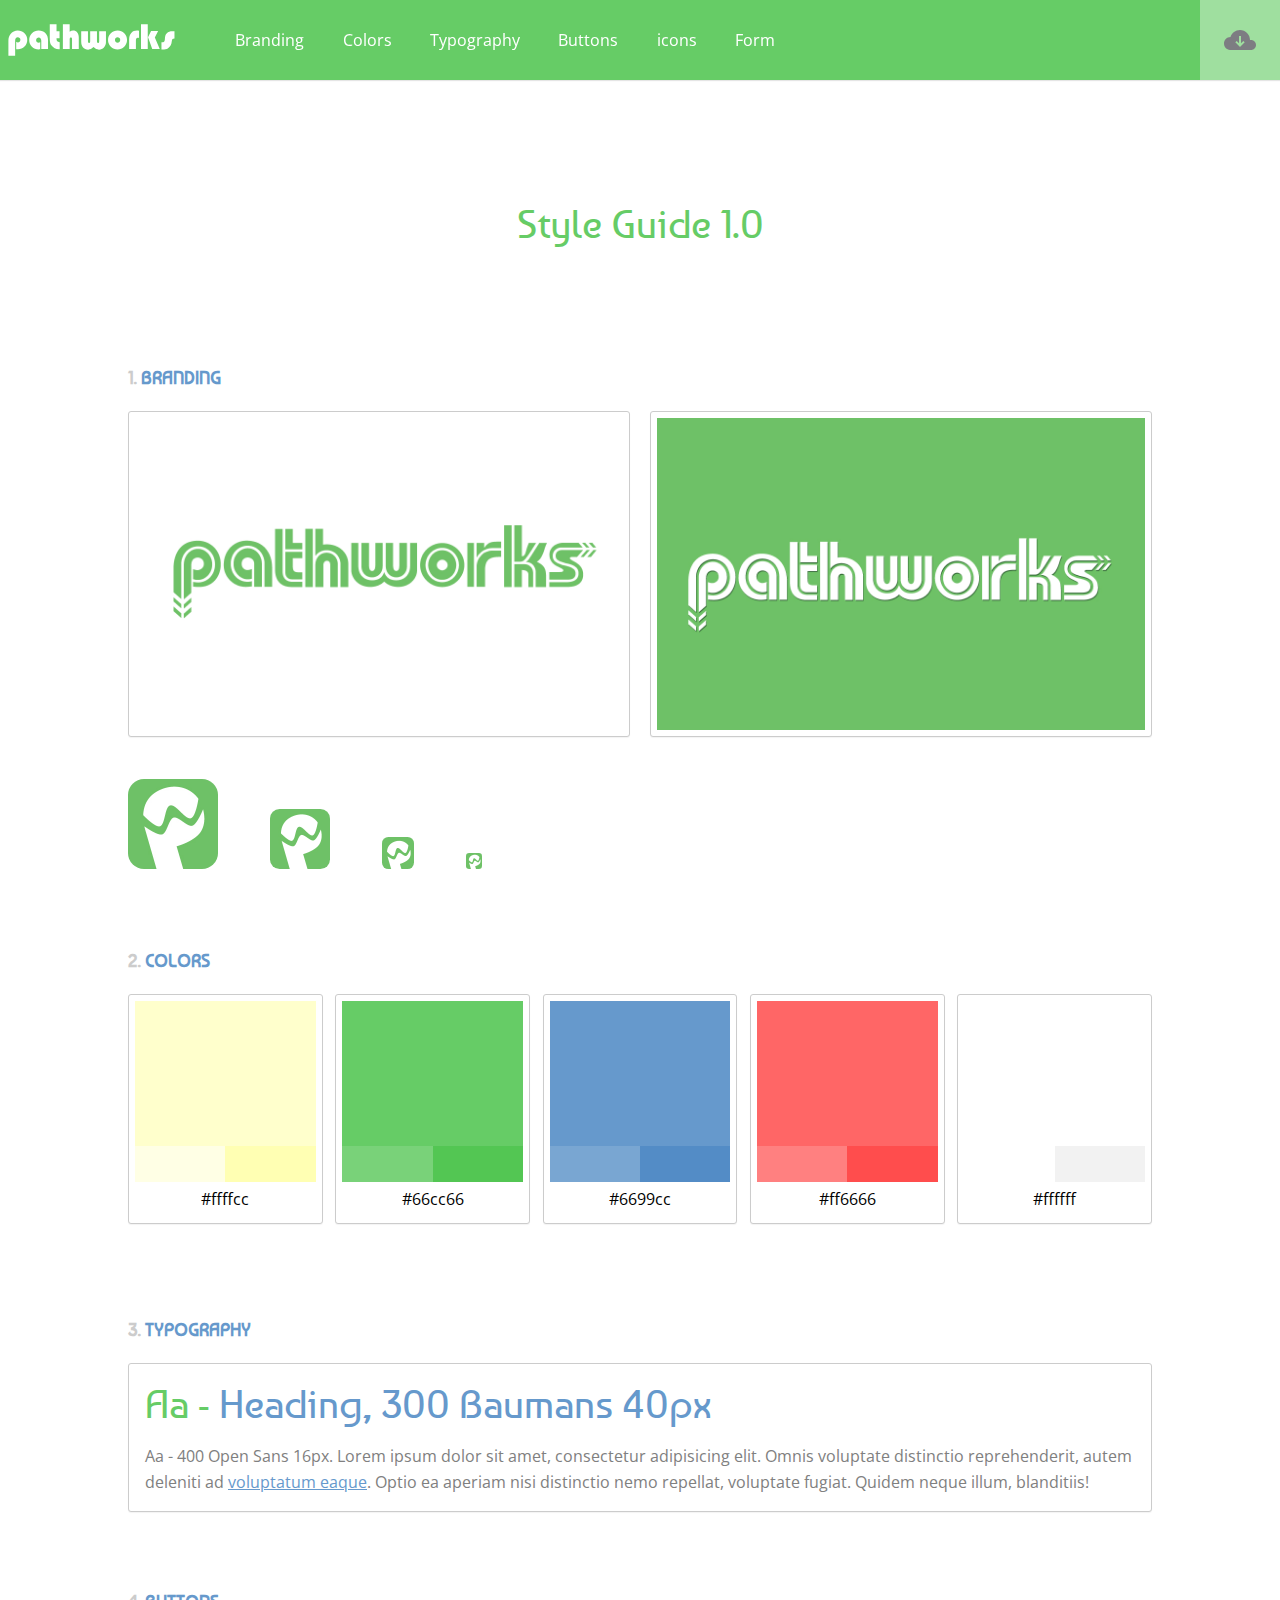
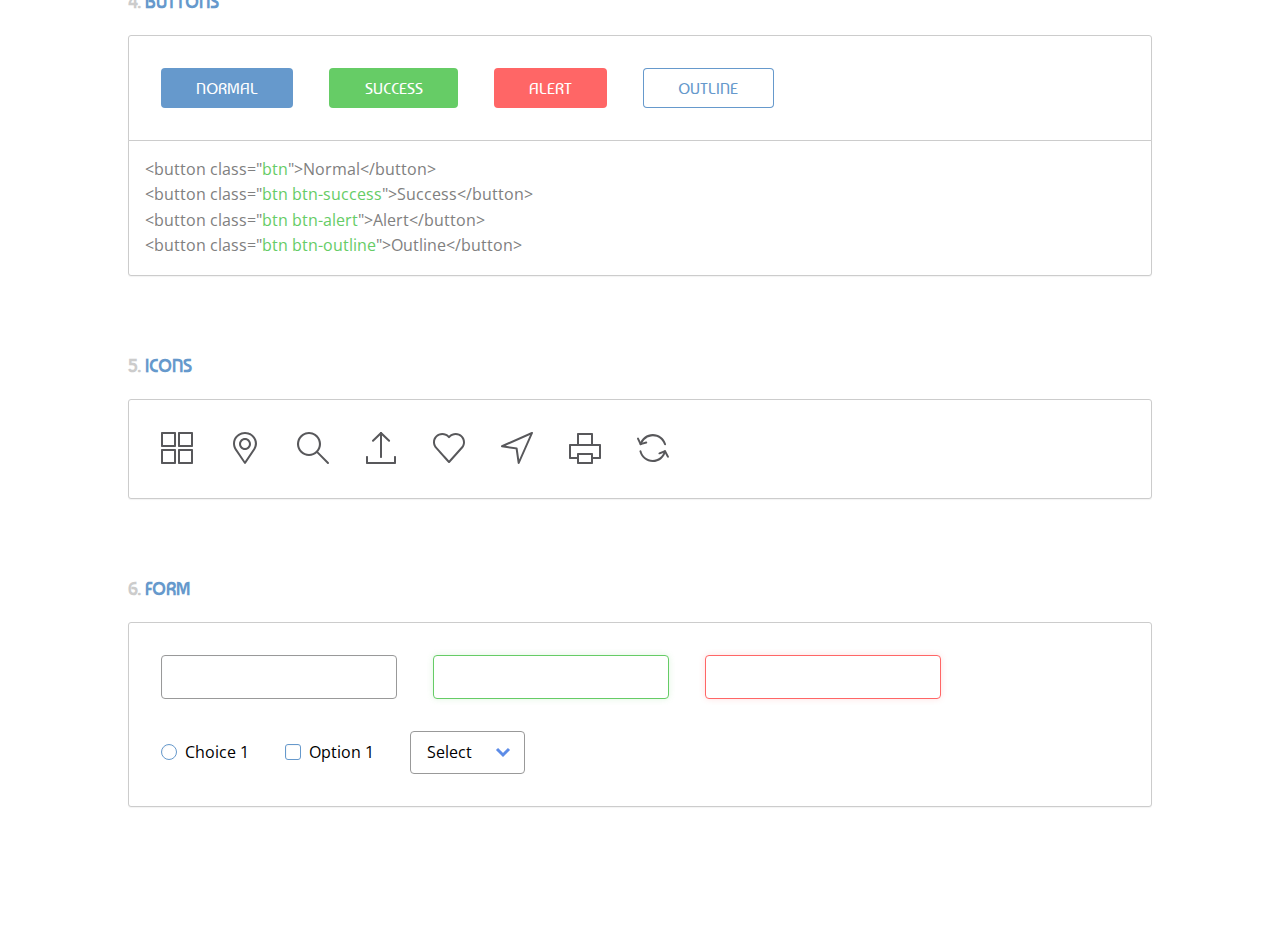
==== index.html @ 935e1c8c "first commit" ====
<!doctype html>
<html lang="en" class="no-js">
<head>
	<meta charset="UTF-8">
	<meta name="viewport" content="width=device-width, initial-scale=1">

	<link href='http://fonts.googleapis.com/css?family=Open+Sans:400,300,700|Baumans' rel='stylesheet' type='text/css'>

	<link rel="stylesheet" href="css/reset.css"> <!-- CSS reset -->
	<link rel="stylesheet" href="css/style-guide.css"> <!-- Resource style -->
	<script src="js/modernizr.js"></script> <!-- Modernizr -->
  	
	<title>Style Guide | Pathworks</title>
</head>
<body>
	<header>
		<div class="cd-logo"><img src="assets/logo.svg" alt="Logo"></div>

		<nav>
			<ul class="cd-main-nav">
				<li><a href="#branding">Branding</a></li>
				<li><a href="#colors">Colors</a></li>
				<li><a href="#typography">Typography</a></li>
				<li><a href="#buttons">Buttons</a></li>
				<li><a href="#icons">icons</a></li>
				<li><a href="#form">Form</a></li>
			</ul> <!-- cd-main-nav -->
		</nav>
		
		<a href="assets/assets-download-file.zip" class="cd-download"><span>Download assets</span></a>
		<a href="#0" class="cd-nav-trigger">Menu<span></span></a>
	</header>

	<main>
		<h1>Style Guide 1.0</h1>

		<section id="branding" class="cd-branding">
			<h2>Branding</h2>

			<ul>
				<li class="cd-box"><img src="assets/branding/logo-ver-1.jpg" alt="Logo version 1"></li>
				<li class="cd-box"><img src="assets/branding/logo-ver-2.jpg" alt="Logo version 2"></li>
			</ul>

			<ul>
				<li><img src="assets/branding/touch-icon-1.jpg" alt="Touch Icon 1"></li>
				<li><img src="assets/branding/touch-icon-2.jpg" alt="Touch Icon 2"></li>
				<li><img src="assets/branding/favicon-1.jpg" alt="Favicon 1"></li>
				<li><img src="assets/branding/favicon-2.jpg" alt="Favicon 2"></li>
			</ul> 
		</section>

		<section id="colors" class="cd-colors">
			<h2>Colors</h2>

			<ul>
				<li class="cd-box">
					<div class="cd-color-swatch"></div>
				</li>

				<li class="cd-box">
					<div class="cd-color-swatch"></div>
				</li>

				<li class="cd-box">
					<div class="cd-color-swatch"></div>
				</li>

				<li class="cd-box">
					<div class="cd-color-swatch"></div>
				</li>

				<li class="cd-box">
					<div class="cd-color-swatch"></div>
				</li>
			</ul>
		</section>

		<section id="typography" class="cd-typography">
			<h2>Typography</h2>

			<div class="cd-box">
				<h1>Heading, <span></span></h1>
				<p>Aa - <span></span>. Lorem ipsum dolor sit amet, consectetur adipisicing elit. Omnis voluptate distinctio reprehenderit, autem deleniti ad <a href="#0">voluptatum eaque</a>. Optio ea aperiam nisi distinctio nemo repellat, voluptate fugiat. Quidem neque illum, blanditiis!</p>
			</div>
		</section>

		<section id="buttons" class="cd-buttons">
			<h2>Buttons</h2>

			<div class="cd-box">
				<button class="btn">Normal</button>
				<button class="btn btn-success">Success</button>
				<button class="btn btn-alert">Alert</button>
				<button class="btn btn-outline">Outline</button>
			</div>

		</section>

		<section id="icons" class="cd-icons">
			<h2>Icons</h2>

			<ul class="cd-box">
				<li class="cd-icon-1"></li>
				<li class="cd-icon-2"></li>
				<li class="cd-icon-3"></li>
				<li class="cd-icon-4"></li>
				<li class="cd-icon-5"></li>
				<li class="cd-icon-6"></li>
				<li class="cd-icon-7"></li>
				<li class="cd-icon-8"></li>
			</ul>
		</section>

		<section id="form" class="cd-form">
			<h2>Form</h2>
			
			<div class="cd-box">
				<form>
					<fieldset>
						<input type="text">
						<input class="success" type="text">
						<input class="alert" type="text">
					</fieldset>

					<fieldset>
						<div class="cd-input-wrapper">
							<input type="radio" name="radioButton" id="radio1">
	      					<label class="radio-label" for="radio1">Choice 1</label>
      					</div>

						<div class="cd-input-wrapper">
							<input type="checkbox" id="checkbox1">
	      					<label class="checkbox-label" for="checkbox1">Option 1</label>
      					</div>

						<div class="cd-input-wrapper cd-select">
	      					<select name="select-this" id="select-this">
					          <option value="0">Select</option>
					          <option value="1">Option 1</option>
					          <option value="2">Option 2</option>
					          <option value="2">Option 3</option>
					      	</select>
				      	</div>
					</fieldset>
				</form>
			</div>
		</section>
	</main>
<script src="js/jquery-2.1.1.js"></script>
<script src="js/main.js"></script> <!-- Resource jQuery -->
</body>
</html>
---- css/style-guide.css ----
/* -------------------------------- 

xBackground 

-------------------------------- */
body {
  /* this is the page background */
  background-color: #ffffff; }

/* -------------------------------- 

xPatterns

-------------------------------- */
.cd-box {
  /* this is the container of various design elements - i.e. the 2 logo of the branding section */
  border: 1px solid #cccccc;
  border-radius: 3px;
  background: #ffffff;
  box-shadow: 0 1px 1px rgba(0, 0, 0, 0.05);
  padding: 6px; }

/* -------------------------------- 

xNavigation 

-------------------------------- */
header {
  background-color: #66CC66; }

.cd-logo {
  /* logo box style */
  background-color: #66CC66;
  width: 120px; }
  @media only screen and (min-width: 1024px) {
    .cd-logo {
      width: 180px; } }

.cd-main-nav {
  /* main navigation background color - full screen on small devices */
  background: #66CC66; }
  .cd-main-nav li a {
    color: #ffffff;
    border-color: #79d279; }
  @media only screen and (min-width: 1024px) {
    .cd-main-nav li a {
      color: white; }
      .cd-main-nav li a.selected {
        color: #ffffff;
        box-shadow: 0 2px 0 #FFFFCC; }
      .no-touch .cd-main-nav li a:hover {
        color: #ffffff; } }

.cd-nav-trigger span {
  /* hamburger menu */
  background-color: #ffffff; }
  .cd-nav-trigger span::before, .cd-nav-trigger span::after {
    /* upper and lower lines */
    background-color: #ffffff; }

.nav-is-visible .cd-nav-trigger span {
  /* hide line in the center on mobile when nav is visible */
  background-color: rgba(255, 255, 255, 0); }
  .nav-is-visible .cd-nav-trigger span::before, .nav-is-visible .cd-nav-trigger span::after {
    /* preserve visibility of upper and lower lines - close icon */
    background-color: white; }

.cd-download {
  /* download button top-right visible on big devices */
  background-color: #9fdf9f; }
  .no-touch .cd-download:hover {
    background-color: #d9f2d9; }
  .cd-download span {
    /* tooltip */
    background: #6699CC;
    color: #ffffff; }
    .cd-download span::before {
      /* right arrow color */
      border-color: #6699CC; }

/* -------------------------------- 

xPage title 

-------------------------------- */
main > h1 {
  color: #66CC66; }
  @media only screen and (min-width: 1600px) {
    main > h1 {
      /* title goes into the header on big devices */
      color: #ffffff; } }

/* -------------------------------- 

xTypography 

-------------------------------- */
h1, h2 {
  font-family: "Baumans", sans-serif;
  color: #6699CC; }

h1 {
  font-size: 2.4rem;
  font-weight: 300;
  line-height: 1.2;
  margin: 0 0 .4em; }
  @media only screen and (min-width: 768px) {
    h1 {
      font-size: 3.2rem; } }
  @media only screen and (min-width: 1024px) {
    h1 {
      font-size: 4rem; } }

h2 {
  font-weight: bold;
  text-transform: uppercase;
  margin: 1em 0; }
  @media only screen and (min-width: 768px) {
    h2 {
      font-size: 1.8rem;
      margin: 1em 0 1.4em; } }

section > h2::before {
  /* number before each section title */
  color: #cccccc; }

p {
  font-size: 1.4rem;
  line-height: 1.4;
  color: gray; }
  p a {
    color: #6699CC;
    text-decoration: underline; }
  @media only screen and (min-width: 768px) {
    p {
      font-size: 1.6rem;
      line-height: 1.6; } }

/* -------------------------------- 

xButtons 

-------------------------------- */
.btn {
  border: none;
  box-shadow: none;
  border-radius: .25em;
  text-transform: uppercase;
  font-size: 1.4rem;
  font-family: "Baumans", sans-serif;
  color: #ffffff;
  padding: .6em 2.2em;
  cursor: pointer;
  background: #6699CC; }
  .btn:focus {
    outline: none; }
  .no-touch .btn:hover {
    background: #538cc6; }
  .btn.btn-success {
    background: #66CC66; }
    .no-touch .btn.btn-success:hover {
      background: #53c653; }
  .btn.btn-alert {
    background: #FF6666; }
    .no-touch .btn.btn-alert:hover {
      background: #ff4d4d; }
  .btn.btn-outline {
    color: #6699CC;
    background: transparent;
    box-shadow: inset 0 0 0 1px #6699CC; }
    .no-touch .btn.btn-outline:hover {
      color: #ffffff;
      background: #6699CC; }
  @media only screen and (min-width: 768px) {
    .btn {
      font-size: 1.6rem; } }

.cd-buttons .cd-box:nth-of-type(2) span {
  /* CSS class name color */
  color: #66CC66; }

/* -------------------------------- 

xIcons 

-------------------------------- */
.cd-icons li {
  /* icons size */
  width: 32px;
  height: 32px; }

/* -------------------------------- 

xForm 

-------------------------------- */
input[type=text], select {
  border: 1px solid #999999;
  border-radius: .25em;
  background: #ffffff; }
  input[type=text]:focus, select:focus {
    outline: none; }

input[type=text] {
  padding: .6em 1em;
  box-shadow: inset 1px 1px rgba(102, 153, 204, 0.02); }
  input[type=text].success {
    border-color: #66CC66;
    box-shadow: 0 0 6px rgba(102, 204, 102, 0.2); }
  input[type=text].alert {
    border-color: #FF6666;
    box-shadow: 0 0 6px rgba(255, 102, 102, 0.2); }
  input[type=text]:focus {
    border-color: #6699CC;
    box-shadow: 0 0 6px rgba(102, 153, 204, 0.2); }

input[type=radio],
input[type=checkbox] {
  position: absolute;
  left: 0;
  top: 0;
  margin: 0;
  padding: 0;
  opacity: 0; }

.radio-label,
.checkbox-label {
  padding-left: 24px;
  -webkit-user-select: none;
  -moz-user-select: none;
  -ms-user-select: none;
  user-select: none; }
  .radio-label::before, .radio-label::after,
  .checkbox-label::before,
  .checkbox-label::after {
    /* custom radio and check boxes */
    content: '';
    display: block;
    width: 16px;
    height: 16px;
    position: absolute;
    top: 50%;
    -webkit-transform: translateY(-50%);
    -moz-transform: translateY(-50%);
    -ms-transform: translateY(-50%);
    -o-transform: translateY(-50%);
    transform: translateY(-50%); }
  .radio-label::before,
  .checkbox-label::before {
    left: 0;
    border: 1px solid #6699CC;
    box-shadow: inset 1px 1px rgba(0, 0, 0, 0.03); }
  .radio-label::after,
  .checkbox-label::after {
    left: 3px;
    background: url("../assets/form/icon-check.svg") no-repeat center center;
    display: none; }

.radio-label::before {
  border-radius: 50%; }

.checkbox-label::before {
  border-radius: 3px; }

input[type=radio]:checked + label::before,
input[type=checkbox]:checked + label::before {
  background-color: #66CC66;
  border: none;
  box-shadow: none; }

input[type=radio]:checked + label::after,
input[type=checkbox]:checked + label::after {
  display: block; }

.cd-select::after {
  /* switcher arrow for select element */
  content: '';
  position: absolute;
  z-index: 1;
  right: 14px;
  top: 50%;
  -webkit-transform: translateY(-50%);
  -moz-transform: translateY(-50%);
  -ms-transform: translateY(-50%);
  -o-transform: translateY(-50%);
  transform: translateY(-50%);
  display: block;
  width: 16px;
  height: 16px;
  background: url("../assets/form/icon-select.svg") no-repeat center center;
  pointer-events: none; }

select {
  position: relative;
  padding: .6em 2em .6em 1em;
  cursor: pointer;
  -webkit-appearance: none;
  -moz-appearance: none;
  -ms-appearance: none;
  -o-appearance: none;
  appearance: none; }

/* -------------------------------- 

xBasic style

-------------------------------- */
*, *::after, *::before {
  -webkit-box-sizing: border-box;
  -moz-box-sizing: border-box;
  box-sizing: border-box; }

html * {
  -webkit-font-smoothing: antialiased;
  -moz-osx-font-smoothing: grayscale; }

html {
  font-size: 62.5%; }

body {
  font-size: 1.6rem;
  font-family: "Open Sans", sans-serif; }

a {
  text-decoration: none; }

img {
  max-width: 100%; }

input, textarea, select {
  font-family: "Open Sans", sans-serif;
  font-size: 1.6rem; }

header {
  position: fixed;
  height: 50px;
  width: 100%;
  top: 0;
  left: 0;
  box-shadow: 0 1px 1px rgba(0, 0, 0, 0.1);
  z-index: 10; }
  header nav {
    display: inline-block; }
  @media only screen and (min-width: 1024px) {
    header {
      height: 80px; }
      header::after {
        clear: both;
        content: "";
        display: table; } }

.cd-logo {
  display: inline-block;
  height: 100%;
  position: relative; }
  .cd-logo img {
    position: absolute;
    display: block;
    top: 50%;
    left: 50%;
    -webkit-transform: translateX(-50%) translateY(-50%);
    -moz-transform: translateX(-50%) translateY(-50%);
    -ms-transform: translateX(-50%) translateY(-50%);
    -o-transform: translateX(-50%) translateY(-50%);
    transform: translateX(-50%) translateY(-50%); }
  @media only screen and (min-width: 1600px) {
    .cd-logo {
      margin-left: 5%; } }

.cd-nav-trigger {
  display: block;
  position: absolute;
  right: 0;
  top: 0;
  height: 100%;
  width: 50px;
  overflow: hidden;
  white-space: nowrap;
  color: transparent; }
  .cd-nav-trigger span {
    position: absolute;
    height: 2px;
    width: 20px;
    top: 50%;
    margin-top: -1px;
    left: 50%;
    margin-left: -10px;
    -webkit-transition: background-color 0.3s 0.3s;
    -moz-transition: background-color 0.3s 0.3s;
    transition: background-color 0.3s 0.3s; }
    .cd-nav-trigger span::before, .cd-nav-trigger span::after {
      content: '';
      position: absolute;
      width: 100%;
      height: 100%;
      /* Force Hardware Acceleration in WebKit */
      -webkit-transform: translateZ(0);
      -moz-transform: translateZ(0);
      -ms-transform: translateZ(0);
      -o-transform: translateZ(0);
      transform: translateZ(0);
      -webkit-backface-visibility: hidden;
      backface-visibility: hidden;
      will-change: transform;
      -webkit-transition: -webkit-transform 0.3s 0.3s;
      -moz-transition: -moz-transform 0.3s 0.3s;
      transition: transform 0.3s 0.3s; }
    .cd-nav-trigger span::before {
      -webkit-transform: translateY(-6px);
      -moz-transform: translateY(-6px);
      -ms-transform: translateY(-6px);
      -o-transform: translateY(-6px);
      transform: translateY(-6px); }
    .cd-nav-trigger span::after {
      -webkit-transform: translateY(6px);
      -moz-transform: translateY(6px);
      -ms-transform: translateY(6px);
      -o-transform: translateY(6px);
      transform: translateY(6px); }
  @media only screen and (min-width: 1024px) {
    .cd-nav-trigger {
      display: none; } }

.cd-main-nav {
  position: fixed;
  top: 0;
  left: 0;
  width: 100%;
  height: 100vh;
  padding: 50px 0;
  text-align: center;
  -webkit-transform: translateY(-100%);
  -moz-transform: translateY(-100%);
  -ms-transform: translateY(-100%);
  -o-transform: translateY(-100%);
  transform: translateY(-100%);
  -webkit-transition: -webkit-transform 0.3s;
  -moz-transition: -moz-transform 0.3s;
  transition: transform 0.3s; }
  .cd-main-nav li a {
    display: block;
    font-size: 1.8rem;
    padding: 1em 0;
    border-bottom-width: 1px;
    border-style: solid; }
  .cd-main-nav li:first-of-type a {
    border-top-width: 1px; }
  @media only screen and (min-width: 1024px) {
    .cd-main-nav {
      position: static;
      display: table;
      -webkit-transform: translateY(0);
      -moz-transform: translateY(0);
      -ms-transform: translateY(0);
      -o-transform: translateY(0);
      transform: translateY(0);
      width: auto;
      height: 80px;
      background: transparent;
      padding: 0 2em;
      text-align: left; }
      .cd-main-nav li {
        display: table-cell;
        vertical-align: middle;
        padding: 0 1em; }
      .cd-main-nav li a {
        display: inline-block;
        font-size: 1.6rem;
        padding: .4em .2em;
        border-bottom: none;
        -webkit-transition: all 0.2s;
        -moz-transition: all 0.2s;
        transition: all 0.2s; }
      .cd-main-nav li:first-of-type a {
        border-top: none; } }
  @media only screen and (min-width: 1600px) {
    .cd-main-nav {
      display: none; } }

.nav-is-visible .cd-nav-trigger span::before {
  -webkit-transform: translateY(0) rotate(-45deg);
  -moz-transform: translateY(0) rotate(-45deg);
  -ms-transform: translateY(0) rotate(-45deg);
  -o-transform: translateY(0) rotate(-45deg);
  transform: translateY(0) rotate(-45deg); }
.nav-is-visible .cd-nav-trigger span::after {
  -webkit-transform: translateY(0) rotate(45deg);
  -moz-transform: translateY(0) rotate(45deg);
  -ms-transform: translateY(0) rotate(45deg);
  -o-transform: translateY(0) rotate(45deg);
  transform: translateY(0) rotate(45deg); }
.nav-is-visible .cd-main-nav {
  -webkit-transform: translateY(0);
  -moz-transform: translateY(0);
  -ms-transform: translateY(0);
  -o-transform: translateY(0);
  transform: translateY(0); }

.cd-download {
  position: absolute;
  top: 0;
  right: 0;
  height: 100%;
  width: 80px;
  background-image: url("../assets/icon-download.svg");
  background-position: center center;
  background-repeat: no-repeat;
  display: none;
  -webkit-transition: background-color 0.2s;
  -moz-transition: background-color 0.2s;
  transition: background-color 0.2s; }
  .cd-download span {
    /* tooltip */
    position: absolute;
    right: 120%;
    top: 50%;
    margin-top: -20px;
    width: 140px;
    height: 40px;
    line-height: 40px;
    white-space: nowrap;
    text-align: center;
    font-size: 1.2rem;
    -webkit-transition: opacity .2s 0s, visibility 0s .2s;
    -moz-transition: opacity .2s 0s, visibility 0s .2s;
    transition: opacity .2s 0s, visibility 0s .2s; }
    .cd-download span::before {
      /* right arrow */
      content: '';
      position: absolute;
      top: 12px;
      left: 100%;
      height: 0;
      width: 0;
      border-width: 8px;
      border-style: solid;
      border-top-color: transparent;
      border-bottom-color: transparent;
      border-right-color: transparent; }
  .no-touch .cd-download:hover span {
    opacity: 1;
    visibility: visible;
    -webkit-transition: opacity .2s 0s, visibility 0s 0s;
    -moz-transition: opacity .2s 0s, visibility 0s 0s;
    transition: opacity .2s 0s, visibility 0s 0s; }
  @media only screen and (min-width: 1024px) {
    .cd-download {
      display: block; }
      .cd-download span {
        opacity: 0;
        visibility: hidden; } }
  @media only screen and (min-width: 1600px) {
    .cd-download {
      right: 5%; } }

main {
  width: 90%;
  max-width: 1024px;
  margin: 0 auto;
  padding: 50px 0; }
  main > h1 {
    text-align: center;
    margin: 3em 0; }
  @media only screen and (min-width: 1024px) {
    main {
      padding-top: 80px; } }
  @media only screen and (min-width: 1600px) {
    main {
      max-width: none;
      padding: 120px 0 50px; }
      main > h1 {
        position: fixed;
        top: 0;
        left: 50%;
        height: 80px;
        line-height: 80px;
        width: 400px;
        margin: 0 0 0 -200px;
        font-size: 2.6rem;
        z-index: 20; } }

section {
  margin: 3em 0; }
  section::after {
    clear: both;
    content: "";
    display: table; }
  section:nth-of-type(1) h2::before {
    content: '1. '; }
  section:nth-of-type(2) h2::before {
    content: '2. '; }
  section:nth-of-type(3) h2::before {
    content: '3. '; }
  section:nth-of-type(4) h2::before {
    content: '4. '; }
  section:nth-of-type(5) h2::before {
    content: '5. '; }
  section:nth-of-type(6) h2::before {
    content: '6. '; }
  @media only screen and (min-width: 768px) {
    section {
      margin: 3em 0 5em; } }
  @media only screen and (min-width: 1600px) {
    section {
      width: 48%;
      float: left;
      margin: 0 4% 4em 0; }
      section:nth-of-type(2n) {
        margin-right: 0; } }

/* xBranding section - basic style */
.cd-branding .cd-box {
  margin-bottom: 1em; }
.cd-branding img {
  display: block;
  width: 100%; }
.cd-branding ul:last-of-type {
  padding-top: .6em; }
  .cd-branding ul:last-of-type li {
    display: inline-block;
    margin-right: 1em; }
  .cd-branding ul:last-of-type li:nth-of-type(1) img {
    width: 90px;
    height: 90px;
    border-radius: 1em; }
  .cd-branding ul:last-of-type li:nth-of-type(2) img {
    width: 60px;
    height: 60px;
    border-radius: .6em; }
  .cd-branding ul:last-of-type li:nth-of-type(3) img {
    width: 32px;
    height: 32px;
    border-radius: .4em; }
  .cd-branding ul:last-of-type li:nth-of-type(4) img {
    width: 16px;
    height: 16px;
    border-radius: .2em; }
@media only screen and (min-width: 768px) {
  .cd-branding .cd-box {
    width: 49%;
    float: left;
    margin: 0 2% 2em 0; }
    .cd-branding .cd-box:nth-of-type(2n) {
      margin-right: 0; }
  .cd-branding ul:last-of-type {
    clear: left; }
    .cd-branding ul:last-of-type li {
      margin-right: 3em; } }

/* xColor section - basic style */
.cd-colors li {
  text-align: center;
  width: 48%;
  float: left;
  margin: 0 4% 1em 0; }
  .cd-colors li:nth-of-type(2n) {
    margin-right: 0; }
.cd-colors .cd-color-swatch {
  position: relative;
  width: 100%;
  padding: 50% 0; }
  .cd-colors .cd-color-swatch::before, .cd-colors .cd-color-swatch::after {
    /* lighter and darker color shades of the same swatch */
    content: '';
    position: absolute;
    bottom: 0;
    width: 50%;
    height: 20%; }
  .cd-colors .cd-color-swatch::before {
    left: 0; }
  .cd-colors .cd-color-swatch::after {
    right: 0; }
.cd-colors b {
  display: block;
  padding: .6em 0; }
.cd-colors li:nth-of-type(1) .cd-color-swatch {
  background: #FFFFCC; }
  .cd-colors li:nth-of-type(1) .cd-color-swatch::before {
    background: #ffffe5; }
  .cd-colors li:nth-of-type(1) .cd-color-swatch::after {
    background: #ffffb3; }
.cd-colors li:nth-of-type(2) .cd-color-swatch {
  background: #66CC66; }
  .cd-colors li:nth-of-type(2) .cd-color-swatch::before {
    background: #79d279; }
  .cd-colors li:nth-of-type(2) .cd-color-swatch::after {
    background: #53c653; }
.cd-colors li:nth-of-type(3) .cd-color-swatch {
  background: #6699CC; }
  .cd-colors li:nth-of-type(3) .cd-color-swatch::before {
    background: #79a6d2; }
  .cd-colors li:nth-of-type(3) .cd-color-swatch::after {
    background: #538cc6; }
.cd-colors li:nth-of-type(4) .cd-color-swatch {
  background: #FF6666; }
  .cd-colors li:nth-of-type(4) .cd-color-swatch::before {
    background: #ff8080; }
  .cd-colors li:nth-of-type(4) .cd-color-swatch::after {
    background: #ff4d4d; }
.cd-colors li:nth-of-type(5) .cd-color-swatch {
  background: #ffffff; }
  .cd-colors li:nth-of-type(5) .cd-color-swatch::before {
    background: white; }
  .cd-colors li:nth-of-type(5) .cd-color-swatch::after {
    background: #f2f2f2; }
@media only screen and (min-width: 768px) {
  .cd-colors li {
    width: 19%;
    float: left;
    margin: 0 1.25% 1em 0; }
    .cd-colors li:nth-of-type(2n) {
      margin-right: 1.25%; }
    .cd-colors li:nth-of-type(5n) {
      margin-right: 0; } }

.cd-typography .cd-box,
.cd-buttons .cd-box,
.cd-icons .cd-box,
.cd-form .cd-box {
  padding: 1em; }
  @media only screen and (min-width: 768px) {
    .cd-typography .cd-box .cd-box,
    .cd-buttons .cd-box .cd-box,
    .cd-icons .cd-box .cd-box,
    .cd-form .cd-box .cd-box {
      padding: 2em; } }

/* xTypography section - basic style */
.cd-typography h1::before {
  content: 'Aa - ';
  color: #66CC66; }

.cd-buttons .cd-box:first-of-type {
  border-bottom-left-radius: 0;
  border-bottom-right-radius: 0; }
.cd-buttons .cd-box:last-of-type {
  margin-top: -1px;
  border-top-left-radius: 0;
  border-top-right-radius: 0; }
.cd-buttons button {
  margin: .4em; }
@media only screen and (min-width: 1024px) {
  .cd-buttons button {
    margin: 1em; } }

/* xIcons section - basic style */
.cd-icons li {
  display: inline-block;
  background-position: center center;
  background-repeat: no-repeat;
  margin: 1em; }
.cd-icons .cd-icon-1 {
  background-image: url("../assets/icons/icon-1.svg"); }
.cd-icons .cd-icon-2 {
  background-image: url("../assets/icons/icon-2.svg"); }
.cd-icons .cd-icon-3 {
  background-image: url("../assets/icons/icon-3.svg"); }
.cd-icons .cd-icon-4 {
  background-image: url("../assets/icons/icon-4.svg"); }
.cd-icons .cd-icon-5 {
  background-image: url("../assets/icons/icon-5.svg"); }
.cd-icons .cd-icon-6 {
  background-image: url("../assets/icons/icon-6.svg"); }
.cd-icons .cd-icon-7 {
  background-image: url("../assets/icons/icon-7.svg"); }
.cd-icons .cd-icon-8 {
  background-image: url("../assets/icons/icon-8.svg"); }

/* xForm section - basic style */
.cd-form input[type=text],
.cd-form .cd-input-wrapper {
  margin: 1em; }
.cd-form .cd-input-wrapper {
  position: relative;
  display: inline-block; }
.cd-form select::-ms-expand {
  display: none; }

@-moz-document url-prefix() {
  /* hide custom arrow on Firefox */
  .cd-select::after {
    display: none; } }
.no-csstransitions .cd-select::after {
  display: none; }

/*# sourceMappingURL=style-guide.css.map */
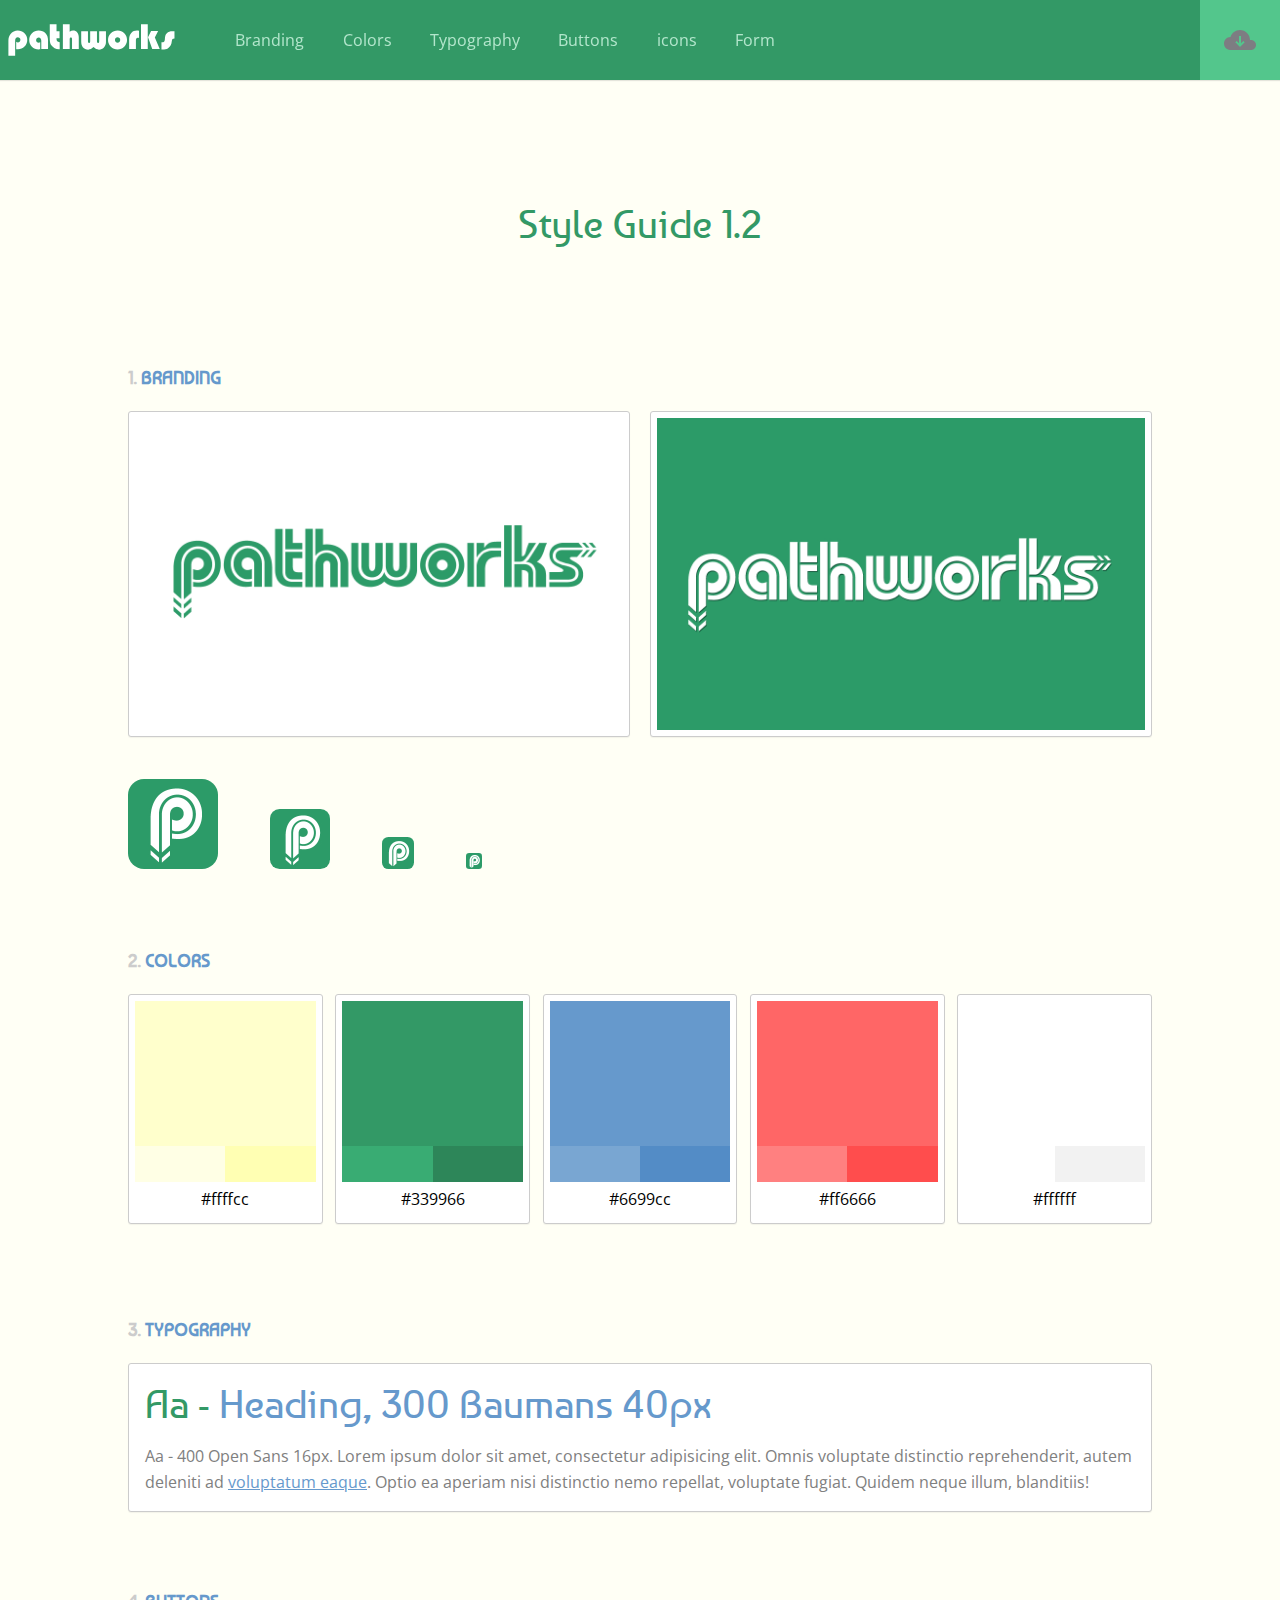
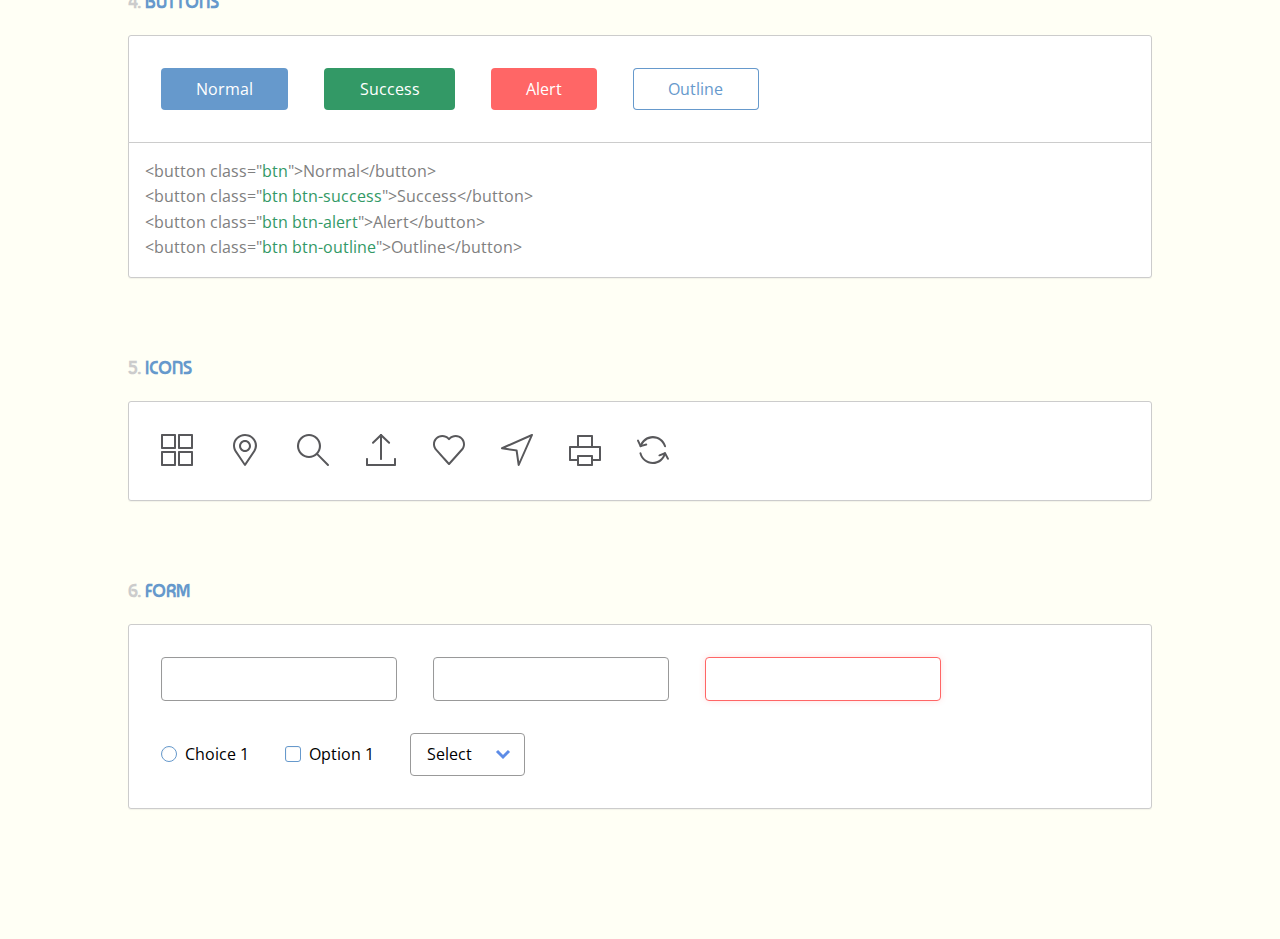
==== commit e68ce588: "title" ====
--- a/index.html
+++ b/index.html
@@ -32,7 +32,7 @@
 	</header>
 
 	<main>
-		<h1>Style Guide 1.0</h1>
+		<h1>Style Guide 1.2</h1>
 
 		<section id="branding" class="cd-branding">
 			<h2>Branding</h2>
--- a/css/style-guide.css
+++ b/css/style-guide.css
@@ -5,7 +5,7 @@
 -------------------------------- */
 body {
   /* this is the page background */
-  background-color: #ffffff; }
+  background-color: #fffff5; }
 
 /* -------------------------------- 
 
@@ -26,11 +26,11 @@
 
 -------------------------------- */
 header {
-  background-color: #66CC66; }
+  background-color: #339966; }
 
 .cd-logo {
   /* logo box style */
-  background-color: #66CC66;
+  background-color: #339966;
   width: 120px; }
   @media only screen and (min-width: 1024px) {
     .cd-logo {
@@ -38,13 +38,13 @@
 
 .cd-main-nav {
   /* main navigation background color - full screen on small devices */
-  background: #66CC66; }
+  background: #339966; }
   .cd-main-nav li a {
     color: #ffffff;
-    border-color: #79d279; }
+    border-color: #39ac73; }
   @media only screen and (min-width: 1024px) {
     .cd-main-nav li a {
-      color: white; }
+      color: #b3e6cc; }
       .cd-main-nav li a.selected {
         color: #ffffff;
         box-shadow: 0 2px 0 #FFFFCC; }
@@ -67,9 +67,9 @@
 
 .cd-download {
   /* download button top-right visible on big devices */
-  background-color: #9fdf9f; }
+  background-color: #53c68c; }
   .no-touch .cd-download:hover {
-    background-color: #d9f2d9; }
+    background-color: #8cd9b3; }
   .cd-download span {
     /* tooltip */
     background: #6699CC;
@@ -84,7 +84,7 @@
 
 -------------------------------- */
 main > h1 {
-  color: #66CC66; }
+  color: #339966; }
   @media only screen and (min-width: 1600px) {
     main > h1 {
       /* title goes into the header on big devices */
@@ -145,9 +145,8 @@
   border: none;
   box-shadow: none;
   border-radius: .25em;
-  text-transform: uppercase;
   font-size: 1.4rem;
-  font-family: "Baumans", sans-serif;
+  font-family: "Open Sans", sans-serif;
   color: #ffffff;
   padding: .6em 2.2em;
   cursor: pointer;
@@ -157,9 +156,9 @@
   .no-touch .btn:hover {
     background: #538cc6; }
   .btn.btn-success {
-    background: #66CC66; }
+    background: #339966; }
     .no-touch .btn.btn-success:hover {
-      background: #53c653; }
+      background: #2d8659; }
   .btn.btn-alert {
     background: #FF6666; }
     .no-touch .btn.btn-alert:hover {
@@ -177,7 +176,7 @@
 
 .cd-buttons .cd-box:nth-of-type(2) span {
   /* CSS class name color */
-  color: #66CC66; }
+  color: #339966; }
 
 /* -------------------------------- 
 
@@ -204,9 +203,6 @@
 input[type=text] {
   padding: .6em 1em;
   box-shadow: inset 1px 1px rgba(102, 153, 204, 0.02); }
-  input[type=text].success {
-    border-color: #66CC66;
-    box-shadow: 0 0 6px rgba(102, 204, 102, 0.2); }
   input[type=text].alert {
     border-color: #FF6666;
     box-shadow: 0 0 6px rgba(255, 102, 102, 0.2); }
@@ -264,7 +260,7 @@
 
 input[type=radio]:checked + label::before,
 input[type=checkbox]:checked + label::before {
-  background-color: #66CC66;
+  background-color: #339966;
   border: none;
   box-shadow: none; }
 
@@ -680,11 +676,11 @@
   .cd-colors li:nth-of-type(1) .cd-color-swatch::after {
     background: #ffffb3; }
 .cd-colors li:nth-of-type(2) .cd-color-swatch {
-  background: #66CC66; }
+  background: #339966; }
   .cd-colors li:nth-of-type(2) .cd-color-swatch::before {
-    background: #79d279; }
+    background: #39ac73; }
   .cd-colors li:nth-of-type(2) .cd-color-swatch::after {
-    background: #53c653; }
+    background: #2d8659; }
 .cd-colors li:nth-of-type(3) .cd-color-swatch {
   background: #6699CC; }
   .cd-colors li:nth-of-type(3) .cd-color-swatch::before {
@@ -728,7 +724,7 @@
 /* xTypography section - basic style */
 .cd-typography h1::before {
   content: 'Aa - ';
-  color: #66CC66; }
+  color: #339966; }
 
 .cd-buttons .cd-box:first-of-type {
   border-bottom-left-radius: 0;
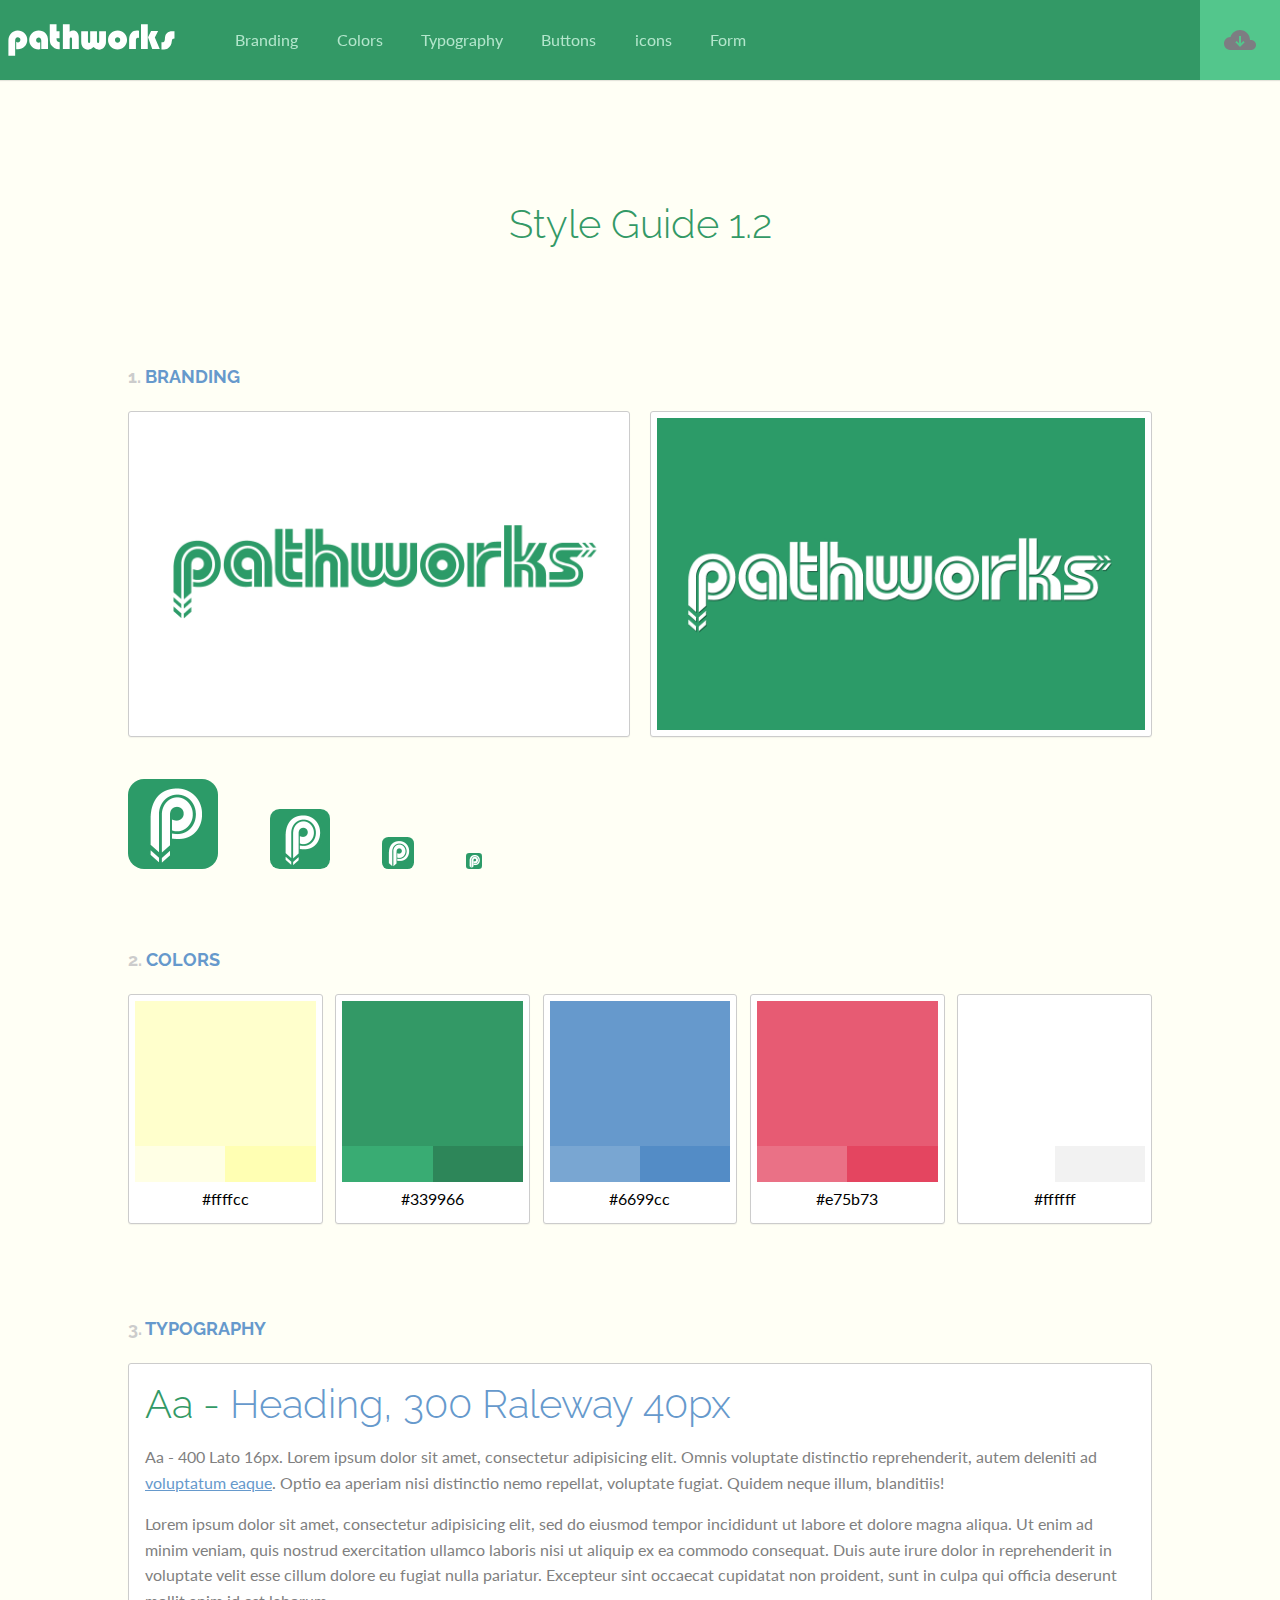
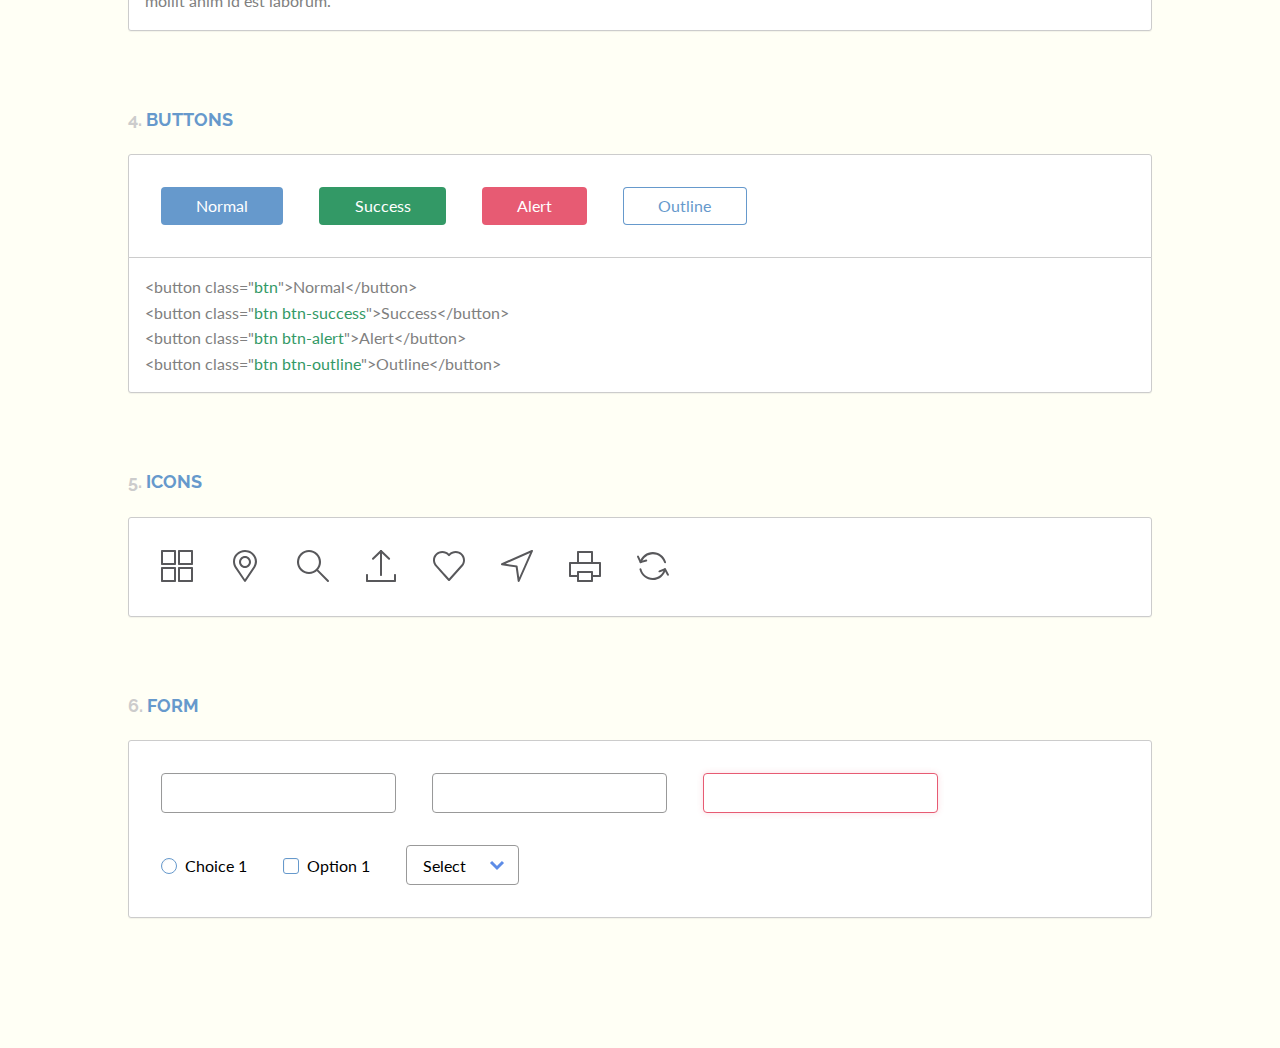
==== commit e0250765: "font update and colour" ====
--- a/index.html
+++ b/index.html
@@ -4,7 +4,9 @@
 	<meta charset="UTF-8">
 	<meta name="viewport" content="width=device-width, initial-scale=1">
 
-	<link href='http://fonts.googleapis.com/css?family=Open+Sans:400,300,700|Baumans' rel='stylesheet' type='text/css'>
+	<!-- <link href='http://fonts.googleapis.com/css?family=Lato:400,700,300italic,400italic,700italic|Baumans' rel='stylesheet' type='text/css'> -->
+
+	<link href='http://fonts.googleapis.com/css?family=Lato:400,700,300italic,400italic,700italic|Raleway:400,300,700,800,600,500' rel='stylesheet' type='text/css'>
 
 	<link rel="stylesheet" href="css/reset.css"> <!-- CSS reset -->
 	<link rel="stylesheet" href="css/style-guide.css"> <!-- Resource style -->
@@ -82,6 +84,17 @@
 			<div class="cd-box">
 				<h1>Heading, <span></span></h1>
 				<p>Aa - <span></span>. Lorem ipsum dolor sit amet, consectetur adipisicing elit. Omnis voluptate distinctio reprehenderit, autem deleniti ad <a href="#0">voluptatum eaque</a>. Optio ea aperiam nisi distinctio nemo repellat, voluptate fugiat. Quidem neque illum, blanditiis!</p>
+
+				<br />
+
+				<p>Lorem ipsum dolor sit amet, consectetur adipisicing elit, sed do eiusmod
+				tempor incididunt ut labore et dolore magna aliqua. Ut enim ad minim veniam,
+				quis nostrud exercitation ullamco laboris nisi ut aliquip ex ea commodo
+				consequat. Duis aute irure dolor in reprehenderit in voluptate velit esse
+				cillum dolore eu fugiat nulla pariatur. Excepteur sint occaecat cupidatat non
+				proident, sunt in culpa qui officia deserunt mollit anim id est laborum.</p>
+
+				
 			</div>
 		</section>
 
--- a/css/style-guide.css
+++ b/css/style-guide.css
@@ -96,7 +96,7 @@
 
 -------------------------------- */
 h1, h2 {
-  font-family: "Baumans", sans-serif;
+  font-family: "Raleway", Georgia, serif;
   color: #6699CC; }
 
 h1 {
@@ -146,7 +146,7 @@
   box-shadow: none;
   border-radius: .25em;
   font-size: 1.4rem;
-  font-family: "Open Sans", sans-serif;
+  font-family: "Lato", sans-serif;
   color: #ffffff;
   padding: .6em 2.2em;
   cursor: pointer;
@@ -160,9 +160,9 @@
     .no-touch .btn.btn-success:hover {
       background: #2d8659; }
   .btn.btn-alert {
-    background: #FF6666; }
+    background: #E75B73; }
     .no-touch .btn.btn-alert:hover {
-      background: #ff4d4d; }
+      background: #e44560; }
   .btn.btn-outline {
     color: #6699CC;
     background: transparent;
@@ -204,8 +204,8 @@
   padding: .6em 1em;
   box-shadow: inset 1px 1px rgba(102, 153, 204, 0.02); }
   input[type=text].alert {
-    border-color: #FF6666;
-    box-shadow: 0 0 6px rgba(255, 102, 102, 0.2); }
+    border-color: #E75B73;
+    box-shadow: 0 0 6px rgba(231, 91, 115, 0.2); }
   input[type=text]:focus {
     border-color: #6699CC;
     box-shadow: 0 0 6px rgba(102, 153, 204, 0.2); }
@@ -315,7 +315,7 @@
 
 body {
   font-size: 1.6rem;
-  font-family: "Open Sans", sans-serif; }
+  font-family: "Lato", sans-serif; }
 
 a {
   text-decoration: none; }
@@ -324,7 +324,7 @@
   max-width: 100%; }
 
 input, textarea, select {
-  font-family: "Open Sans", sans-serif;
+  font-family: "Lato", sans-serif;
   font-size: 1.6rem; }
 
 header {
@@ -688,11 +688,11 @@
   .cd-colors li:nth-of-type(3) .cd-color-swatch::after {
     background: #538cc6; }
 .cd-colors li:nth-of-type(4) .cd-color-swatch {
-  background: #FF6666; }
+  background: #E75B73; }
   .cd-colors li:nth-of-type(4) .cd-color-swatch::before {
-    background: #ff8080; }
+    background: #ea7186; }
   .cd-colors li:nth-of-type(4) .cd-color-swatch::after {
-    background: #ff4d4d; }
+    background: #e44560; }
 .cd-colors li:nth-of-type(5) .cd-color-swatch {
   background: #ffffff; }
   .cd-colors li:nth-of-type(5) .cd-color-swatch::before {
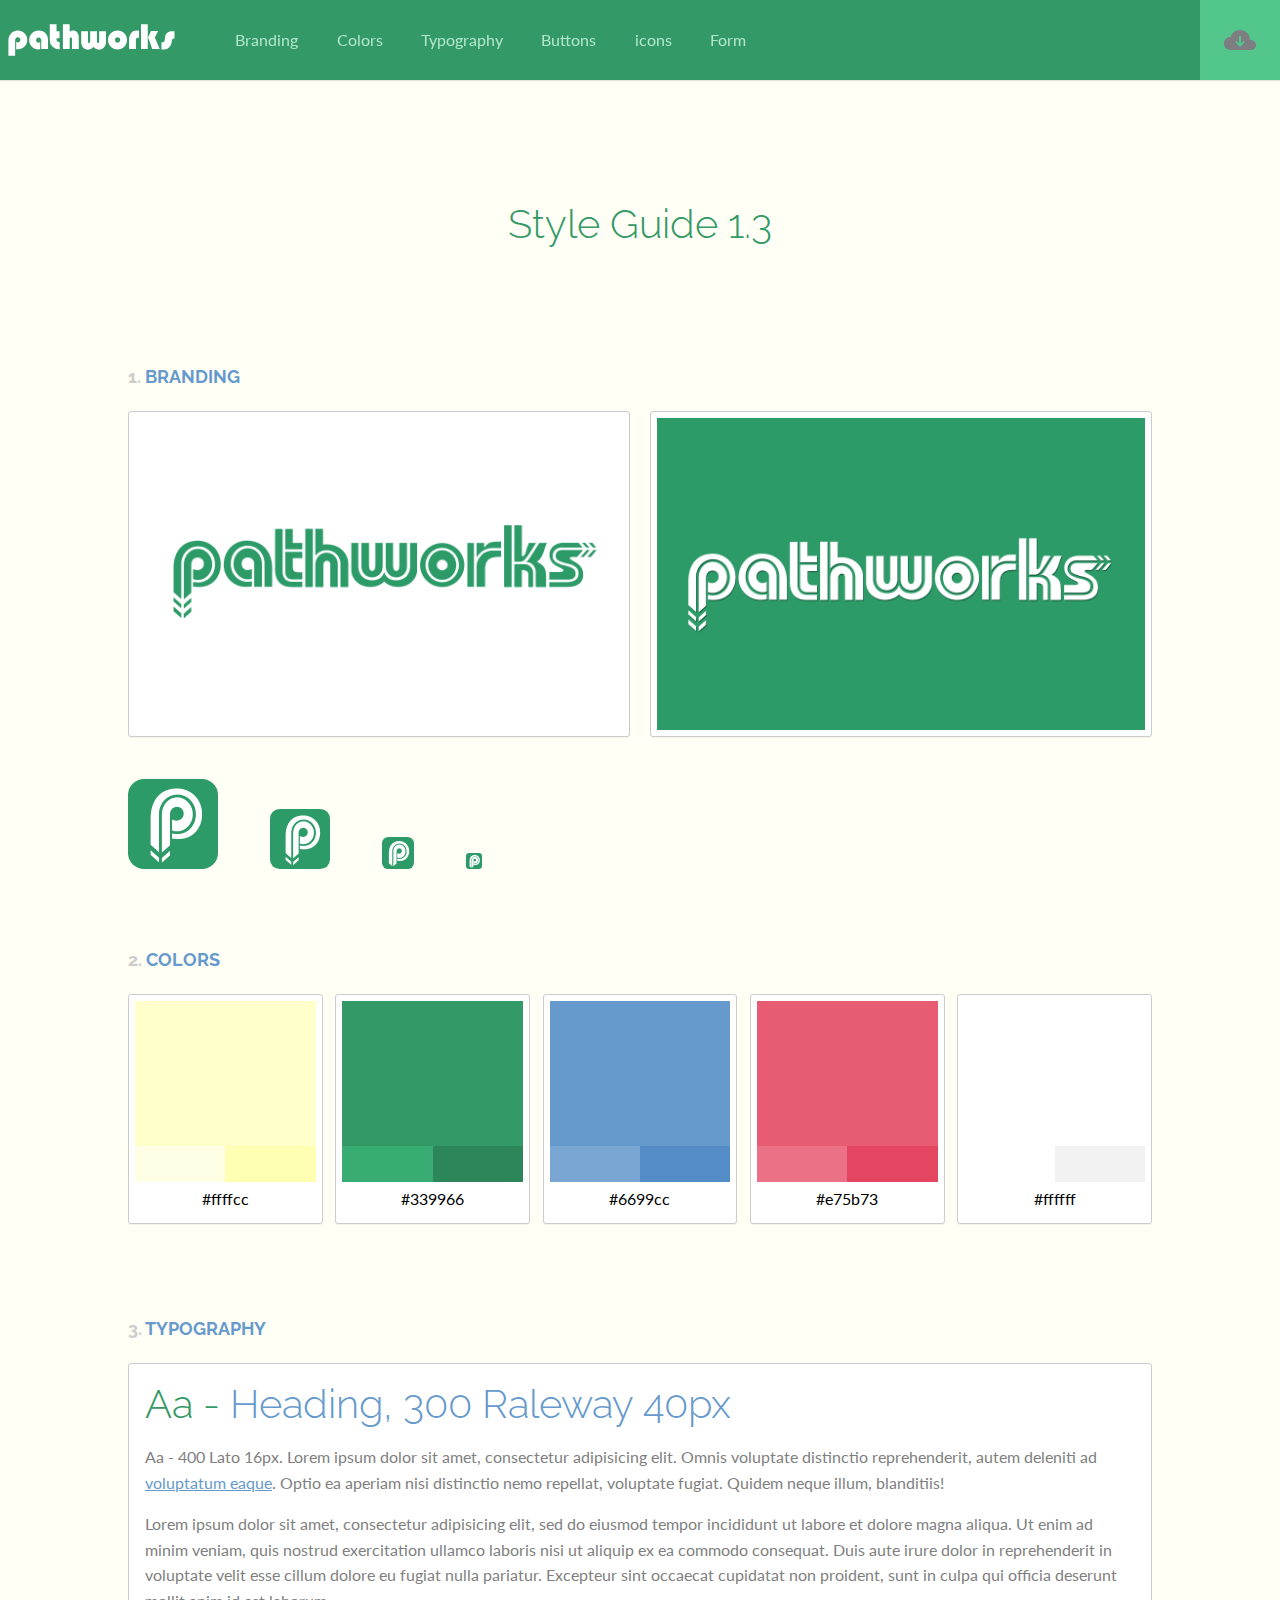
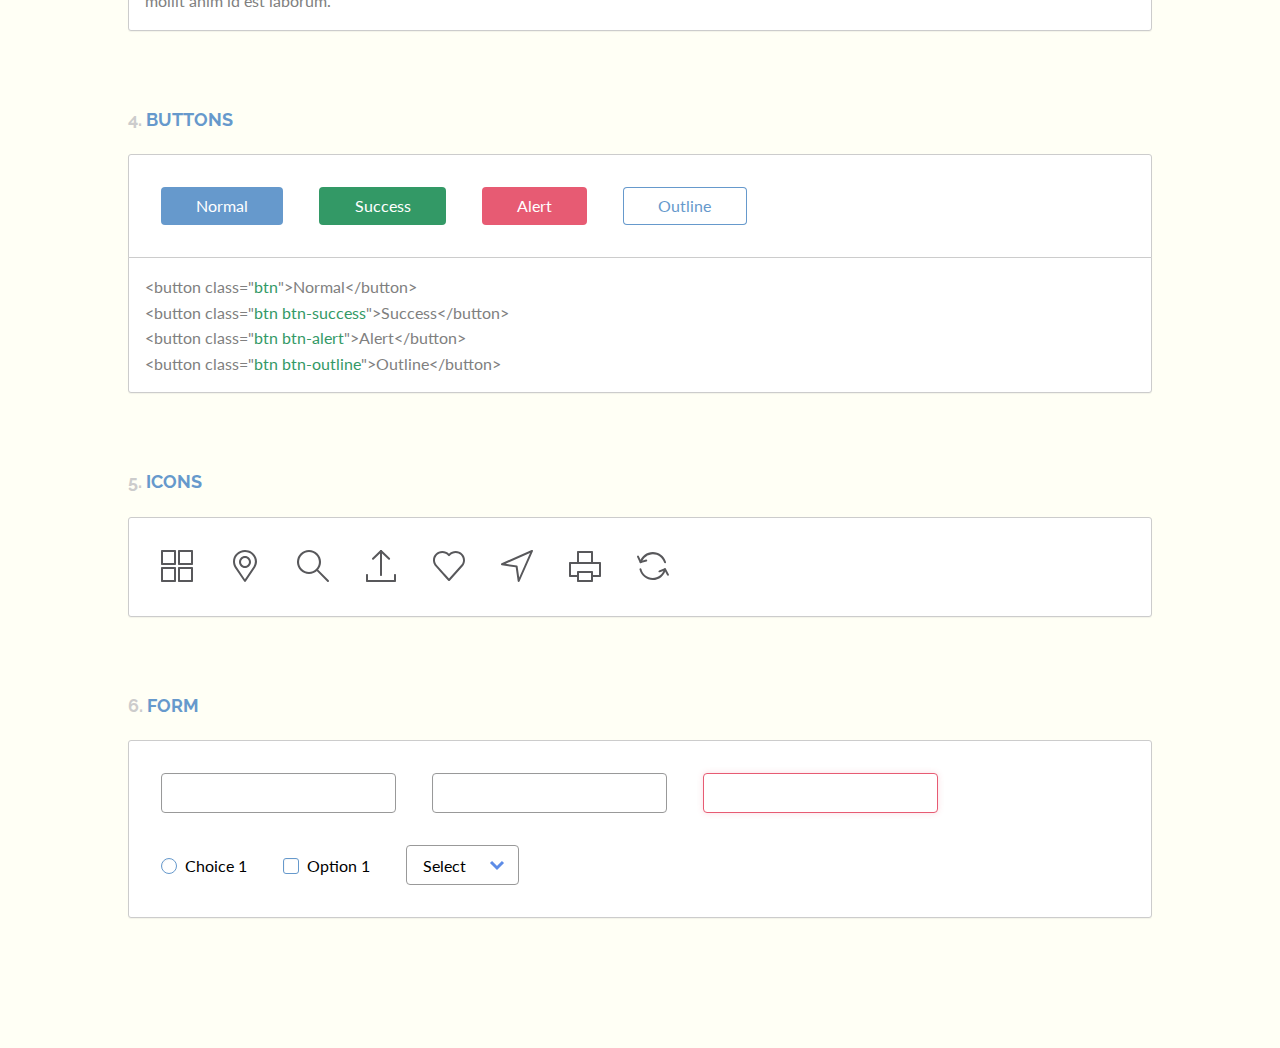
==== commit 0e822424: "title" ====
--- a/index.html
+++ b/index.html
@@ -34,7 +34,7 @@
 	</header>
 
 	<main>
-		<h1>Style Guide 1.2</h1>
+		<h1>Style Guide 1.3</h1>
 
 		<section id="branding" class="cd-branding">
 			<h2>Branding</h2>
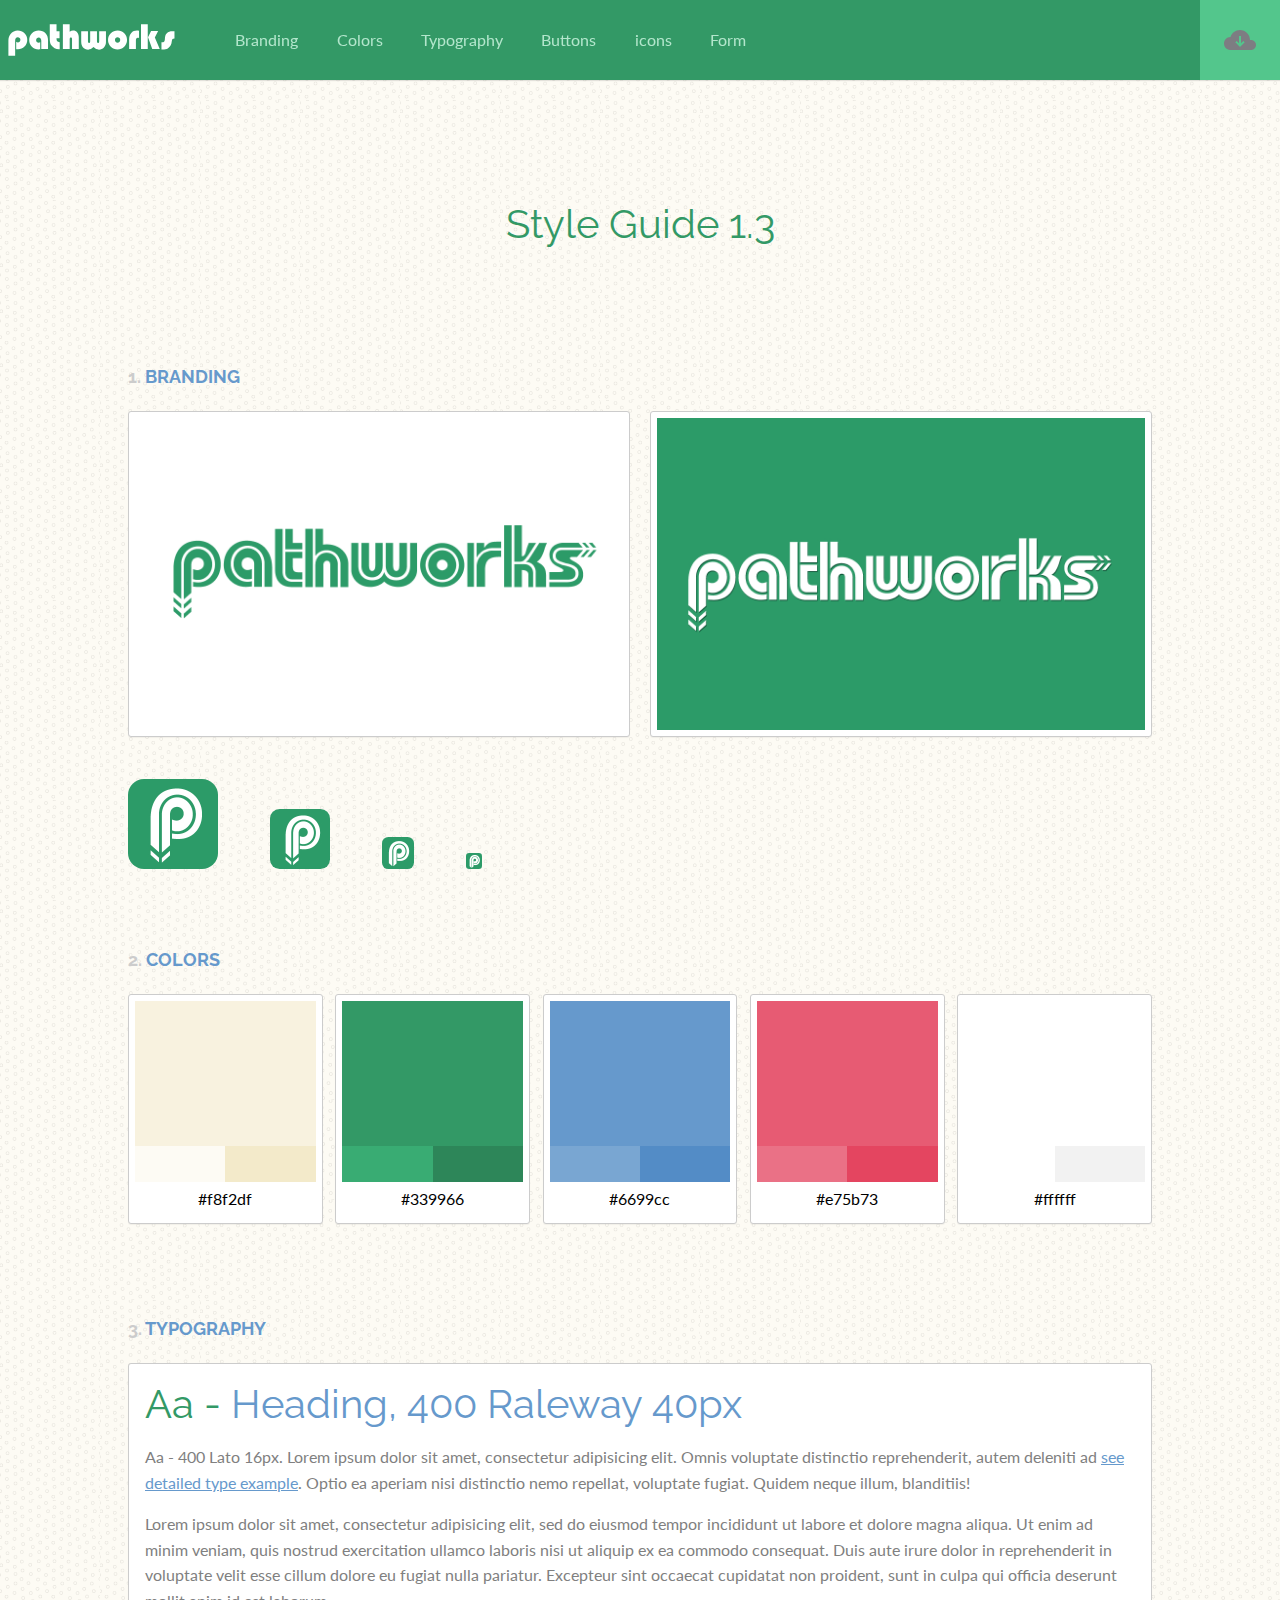
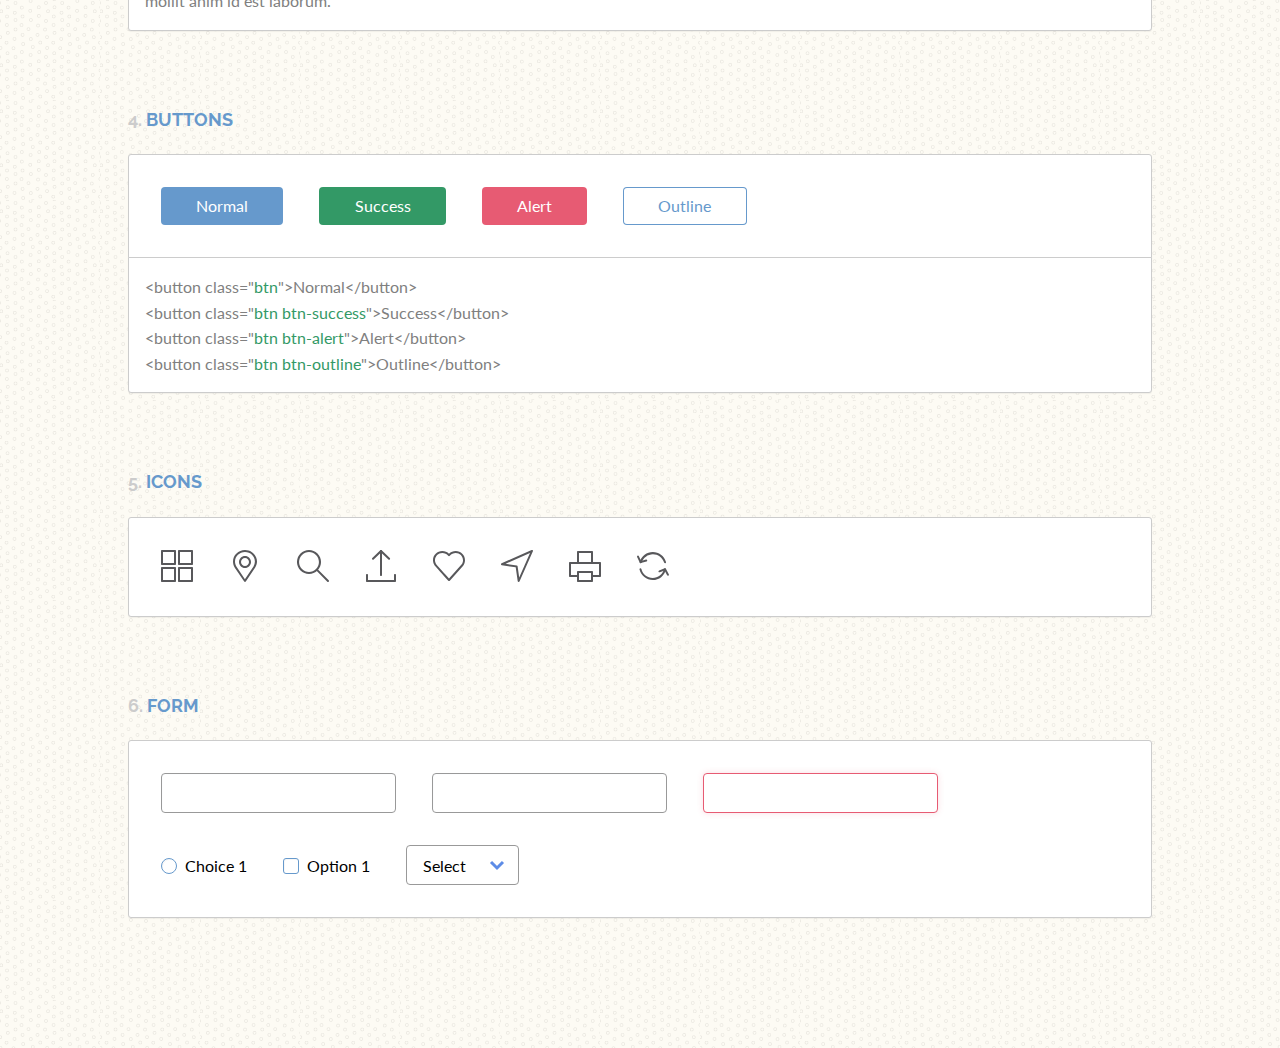
==== commit 3455540d: "Updated-assets" ====
--- a/index.html
+++ b/index.html
@@ -83,7 +83,7 @@
 
 			<div class="cd-box">
 				<h1>Heading, <span></span></h1>
-				<p>Aa - <span></span>. Lorem ipsum dolor sit amet, consectetur adipisicing elit. Omnis voluptate distinctio reprehenderit, autem deleniti ad <a href="#0">voluptatum eaque</a>. Optio ea aperiam nisi distinctio nemo repellat, voluptate fugiat. Quidem neque illum, blanditiis!</p>
+				<p>Aa - <span></span>. Lorem ipsum dolor sit amet, consectetur adipisicing elit. Omnis voluptate distinctio reprehenderit, autem deleniti ad <a href="pathworks-type-sample/index.html" target="_blank">see detailed type example</a>. Optio ea aperiam nisi distinctio nemo repellat, voluptate fugiat. Quidem neque illum, blanditiis!</p>
 
 				<br />
 
--- a/css/style-guide.css
+++ b/css/style-guide.css
@@ -5,7 +5,8 @@
 -------------------------------- */
 body {
   /* this is the page background */
-  background-color: #fffff5; }
+  background-color: #fdfbf4;
+  background-image: url("../assets/pattern.png"); }
 
 /* -------------------------------- 
 
@@ -47,7 +48,7 @@
       color: #b3e6cc; }
       .cd-main-nav li a.selected {
         color: #ffffff;
-        box-shadow: 0 2px 0 #FFFFCC; }
+        box-shadow: 0 2px 0 #f8f2df; }
       .no-touch .cd-main-nav li a:hover {
         color: #ffffff; } }
 
@@ -101,7 +102,7 @@
 
 h1 {
   font-size: 2.4rem;
-  font-weight: 300;
+  font-weight: 400;
   line-height: 1.2;
   margin: 0 0 .4em; }
   @media only screen and (min-width: 768px) {
@@ -670,11 +671,11 @@
   display: block;
   padding: .6em 0; }
 .cd-colors li:nth-of-type(1) .cd-color-swatch {
-  background: #FFFFCC; }
+  background: #f8f2df; }
   .cd-colors li:nth-of-type(1) .cd-color-swatch::before {
-    background: #ffffe5; }
+    background: #fdfbf4; }
   .cd-colors li:nth-of-type(1) .cd-color-swatch::after {
-    background: #ffffb3; }
+    background: #f3eaca; }
 .cd-colors li:nth-of-type(2) .cd-color-swatch {
   background: #339966; }
   .cd-colors li:nth-of-type(2) .cd-color-swatch::before {
